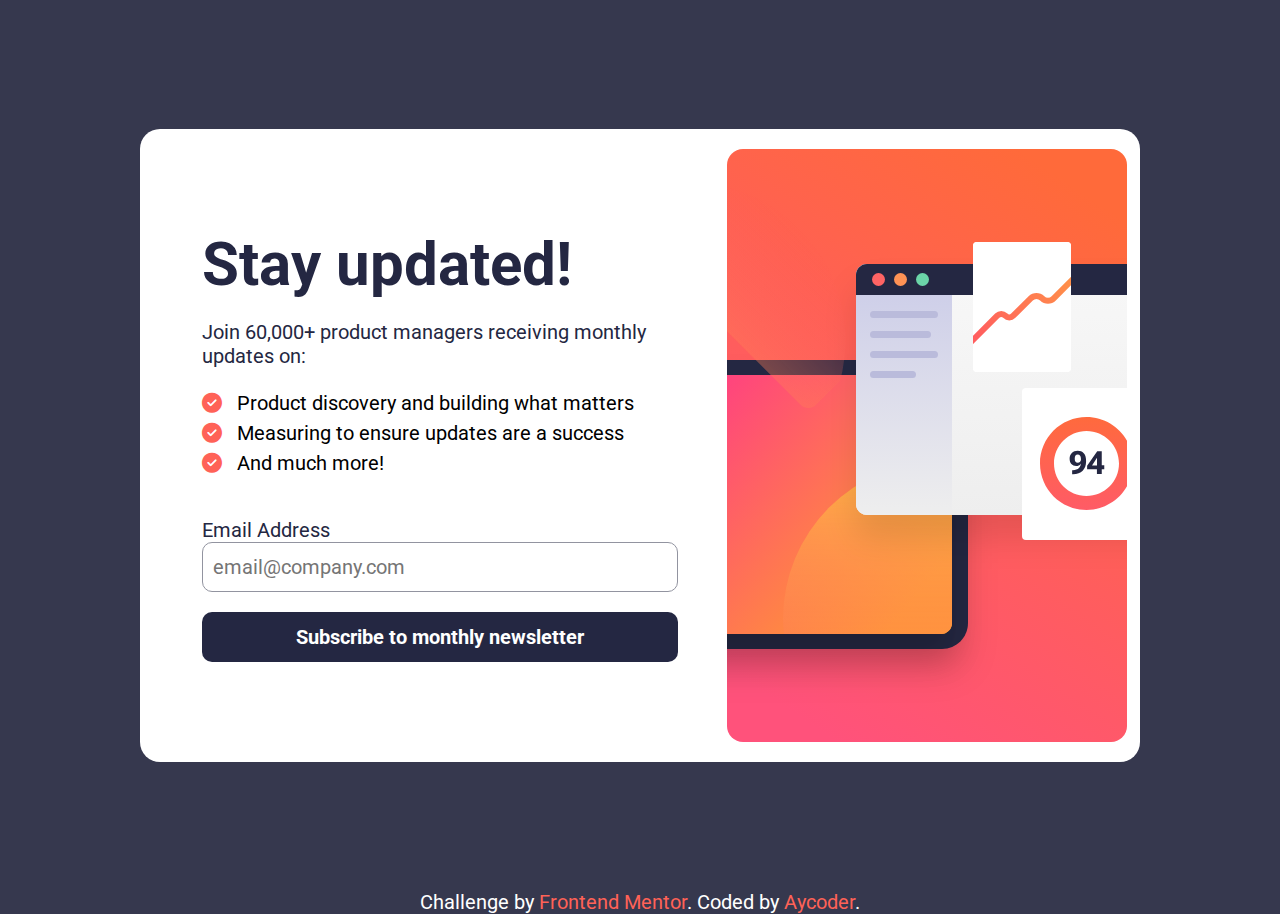
==== index.html @ 29442a5d "first upload for newsletter sign up form" ====
<!DOCTYPE html>
<html lang="en">
<head>
  <meta charset="UTF-8">
  <meta name="viewport" content="width=device-width, initial-scale=1.0"> <!-- displays site properly based on user's device -->

  <link rel="icon" type="image/png" sizes="32x32" href="./assets/images/favicon-32x32.png">

  <link rel="stylesheet" href="https://cdnjs.cloudflare.com/ajax/libs/font-awesome/6.5.0/css/all.min.css">

  <!-- custom css file link  -->
  <link rel="stylesheet" href="./css/style.css">
  
  <title>Frontend Mentor | Newsletter sign-up form with success message</title>
</head>
<body>

  <main>
    <div class="container">
      <div class="left__component">
        <h1>Stay updated!</h1>
        <p>
          Join 60,000+ product managers receiving monthly updates on:
        </p>
  
        <ul>
          <li>
              <i class="fas fa-check-circle"></i> Product discovery and building what matters
          </li>
          <li>
              <i class="fas fa-check-circle"></i> Measuring to ensure updates are a success
          </li>
          <li>
              <i class="fas fa-check-circle"></i> And much more!
          </li>
  
        </ul>
        <form action="#">
          <label for="email">Email Address</label>
          <input type="email" id="email" name="email" placeholder="email@company.com">
          <button type="submit">Subscribe to monthly newsletter</button>
        </form>
      </div>
  
      <div class="right__component">
        <svg xmlns="http://www.w3.org/2000/svg" xmlns:xlink="http://www.w3.org/1999/xlink" width="400" height="593" viewBox="0 0 400 593"><defs><linearGradient id="b" x1="72.75%" x2="27.25%" y1="0%" y2="100%"><stop offset="0%" stop-color="#FF6A3A"/><stop offset="100%" stop-color="#FF527B"/></linearGradient><linearGradient id="h" x1="22.319%" x2="99.127%" y1="28.497%" y2="70.858%"><stop offset="0%" stop-color="#FF3E83"/><stop offset="100%" stop-color="#FF9F2E"/></linearGradient><linearGradient id="k" x1="50%" x2="50%" y1="0%" y2="100%"><stop offset="0%" stop-color="#FFB443"/><stop offset="100%" stop-color="#FF5B64" stop-opacity="0"/></linearGradient><linearGradient id="o" x1="50%" x2="50%" y1="0%" y2="100%"><stop offset="0%" stop-color="#F8F8F8"/><stop offset="100%" stop-color="#EEE"/></linearGradient><linearGradient id="p" x1="50%" x2="50%" y1="0%" y2="100%"><stop offset="0%" stop-color="#CACBE8"/><stop offset="100%" stop-color="#EEE"/><stop offset="100%" stop-color="#CACBE8"/></linearGradient><linearGradient id="r" x1="97.791%" x2="7.729%" y1="26.944%" y2="71.879%"><stop offset="0%" stop-color="#FF9049"/><stop offset="100%" stop-color="#FF5E5E"/></linearGradient><linearGradient id="t" x1="50%" x2="50%" y1="0%" y2="100%"><stop offset="0%" stop-color="#FF6A3D"/><stop offset="100%" stop-color="#FF5B66"/></linearGradient><path id="e" d="M0 26C0 11.64 11.64 0 26 0h381c14.36 0 26 11.64 26 26v237c0 14.36-11.64 26-26 26H26c-14.36 0-26-11.64-26-26V26Z"/><path id="g" d="M0 11C0 4.925 4.925 0 11 0h379c6.075 0 11 4.925 11 11v237c0 6.075-4.925 11-11 11H11c-6.075 0-11-4.925-11-11V11Z"/><path id="i" d="M0 11C0 4.925 4.925 0 11 0h379c6.075 0 11 4.925 11 11v237c0 6.075-4.925 11-11 11H11c-6.075 0-11-4.925-11-11V11Z"/><path id="n" d="M0 11C0 4.925 4.925 0 11 0h411c6.075 0 11 4.925 11 11v229c0 6.075-4.925 11-11 11H11c-6.075 0-11-4.925-11-11V11Z"/><path id="q" d="M0 4a4 4 0 0 1 4-4h90a4 4 0 0 1 4 4v122a4 4 0 0 1-4 4H4a4 4 0 0 1-4-4V4Z"/><filter id="d" width="127.7%" height="141.5%" x="-13.9%" y="-12.5%" filterUnits="objectBoundingBox"><feOffset dy="24" in="SourceAlpha" result="shadowOffsetOuter1"/><feGaussianBlur in="shadowOffsetOuter1" result="shadowBlurOuter1" stdDeviation="16"/><feColorMatrix in="shadowBlurOuter1" values="0 0 0 0 0 0 0 0 0 0 0 0 0 0 0 0 0 0 0.100000001 0"/></filter><filter id="f" width="129.9%" height="146.3%" x="-15%" y="-13.9%" filterUnits="objectBoundingBox"><feOffset dy="24" in="SourceAlpha" result="shadowOffsetOuter1"/><feGaussianBlur in="shadowOffsetOuter1" result="shadowBlurOuter1" stdDeviation="16"/><feColorMatrix in="shadowBlurOuter1" values="0 0 0 0 0 0 0 0 0 0 0 0 0 0 0 0 0 0 0.100000001 0"/></filter><filter id="j" width="129.9%" height="146.3%" x="-15%" y="-13.9%" filterUnits="objectBoundingBox"><feOffset dy="24" in="SourceAlpha" result="shadowOffsetOuter1"/><feGaussianBlur in="shadowOffsetOuter1" result="shadowBlurOuter1" stdDeviation="16"/><feColorMatrix in="shadowBlurOuter1" values="0 0 0 0 0 0 0 0 0 0 0 0 0 0 0 0 0 0 0.100000001 0"/></filter><filter id="m" width="127.7%" height="147.8%" x="-13.9%" y="-14.3%" filterUnits="objectBoundingBox"><feOffset dy="24" in="SourceAlpha" result="shadowOffsetOuter1"/><feGaussianBlur in="shadowOffsetOuter1" result="shadowBlurOuter1" stdDeviation="16"/><feColorMatrix in="shadowBlurOuter1" values="0 0 0 0 0 0 0 0 0 0 0 0 0 0 0 0 0 0 0.100000001 0"/></filter><rect id="a" width="400" height="593" x="0" y="0" rx="16"/></defs><g fill="none" fill-rule="evenodd"><mask id="c" fill="#fff"><use xlink:href="#a"/></mask><rect width="400" height="593" rx="16"/><path fill="url(#b)" fill-rule="nonzero" d="M0 0h400v593H0z" mask="url(#c)"/><g mask="url(#c)"><g fill-rule="nonzero" transform="translate(-192 211)"><use xlink:href="#e" fill="#000" filter="url(#d)"/><use xlink:href="#e" fill="#242742"/></g><g transform="translate(-176 226)"><g fill-rule="nonzero"><use xlink:href="#g" fill="#000" filter="url(#f)"/><use xlink:href="#g" fill="url(#h)"/></g><mask id="l" fill="#fff"><use xlink:href="#i"/></mask><g fill-rule="nonzero"><use xlink:href="#i" fill="#000" filter="url(#j)"/><use xlink:href="#i" fill="url(#h)"/></g><circle cx="390" cy="244" r="158" fill="url(#k)" fill-rule="nonzero" mask="url(#l)"/><circle cx="136.446" cy="-34.554" r="158" fill="url(#k)" fill-rule="nonzero" mask="url(#l)" transform="rotate(-135 136.446 -34.554)"/></g><g fill-rule="nonzero" transform="translate(129 115)"><use xlink:href="#n" fill="#000" filter="url(#m)"/><use xlink:href="#n" fill="url(#o)"/><path fill="url(#p)" d="M0 11C0 4.925 4.925 0 11 0h85v251H11c-6.075 0-11-4.925-11-11V11Z"/><path fill="#BABBDB" d="M14 50.5a3.5 3.5 0 0 1 3.5-3.5h61a3.5 3.5 0 0 1 0 7h-61a3.5 3.5 0 0 1-3.5-3.5Zm0 20a3.5 3.5 0 0 1 3.5-3.5h54a3.5 3.5 0 0 1 0 7h-54a3.5 3.5 0 0 1-3.5-3.5Zm0 20a3.5 3.5 0 0 1 3.5-3.5h61a3.5 3.5 0 0 1 0 7h-61a3.5 3.5 0 0 1-3.5-3.5Zm0 20a3.5 3.5 0 0 1 3.5-3.5h39a3.5 3.5 0 1 1 0 7h-39a3.5 3.5 0 0 1-3.5-3.5Z"/><path fill="#242742" d="M0 11C0 4.925 4.925 0 11 0h411c6.075 0 11 4.925 11 11v20H0V11Z"/><g transform="translate(16 9)"><circle cx="6.5" cy="6.5" r="6.5" fill="#FF6464"/><circle cx="28.5" cy="6.5" r="6.5" fill="#FF9255"/><circle cx="50.5" cy="6.5" r="6.5" fill="#6BD4A8"/></g></g><g transform="translate(246 93)"><path fill="#FFF" fill-rule="nonzero" d="M0 4a4 4 0 0 1 4-4h90a4 4 0 0 1 4 4v122a4 4 0 0 1-4 4H4a4 4 0 0 1-4-4V4Z"/><mask id="s" fill="#fff"><use xlink:href="#q"/></mask><use xlink:href="#q" fill="#FFF" fill-rule="nonzero"/><path fill="url(#r)" fill-rule="nonzero" d="M108.12 28.878a3 3 0 0 1 .002 4.243L82.847 58.41c-4.348 4.351-11.4 4.351-15.749 0a5.132 5.132 0 0 0-7.26 0L42.406 75.853a8.668 8.668 0 0 1-12.262 0 2.668 2.668 0 0 0-3.774 0l-32.248 32.268a3 3 0 1 1-4.244-4.242l32.248-32.267a8.668 8.668 0 0 1 12.262 0 2.668 2.668 0 0 0 3.774 0L55.594 54.17c4.348-4.35 11.4-4.35 15.748 0a5.132 5.132 0 0 0 7.26 0l25.276-25.29a3 3 0 0 1 4.243-.002Z" mask="url(#s)"/><path fill="#FFF" fill-rule="nonzero" d="M49 150a4 4 0 0 1 4-4h120a4 4 0 0 1 4 4v144a4 4 0 0 1-4 4H53a4 4 0 0 1-4-4V150Z"/><path fill="url(#t)" d="M46.5 79C64.45 79 79 64.45 79 46.5S64.45 14 46.5 14 14 28.55 14 46.5 28.55 79 46.5 79Zm0 14C72.181 93 93 72.181 93 46.5S72.181 0 46.5 0 0 20.819 0 46.5 20.819 93 46.5 93Z" transform="translate(67 175)"/><path fill="#242742" fill-rule="nonzero" d="M96.61 216.72c0 2.27.589 4.067 1.766 5.39 1.177 1.313 2.78 1.969 4.812 1.969 1.886 0 3.36-.672 4.422-2.016 1.073-1.344 1.61-3.02 1.61-5.031h-1.172c0 1.146-.318 2.057-.954 2.734-.635.677-1.427 1.016-2.375 1.016-1.01 0-1.76-.339-2.25-1.016-.49-.687-.734-1.692-.734-3.015 0-1.51.245-2.594.734-3.25.5-.667 1.24-1 2.22-1 1.051 0 1.869.432 2.452 1.297.584.864.875 2.411.875 4.64l.14.625c0 3.302-.723 5.646-2.171 7.031-1.448 1.386-3.495 2.073-6.14 2.063h-.704v3.969h.813c4.25-.042 7.495-1.193 9.734-3.453 2.25-2.271 3.375-5.329 3.375-9.172v-.813c0-3.458-.776-5.958-2.328-7.5-1.552-1.552-3.557-2.328-6.016-2.328-2.468 0-4.437.714-5.906 2.14-1.469 1.428-2.203 3.334-2.203 5.72ZM123.923 232h4.828v-22.75h-4.516l-10.11 14.563v3.438h17.141v-3.891h-4.937l-.813.078h-6.5l4.828-7.562h.157v9.593l-.079.547v5.985Z"/></g></g></g></svg>
      </div>
    </div>
  </main>

  <!-- Success message start -->

  <!-- Thanks for subscribing!

  A confirmation email has been sent to ash@loremcompany.com. 
  Please open it and click the button inside to confirm your subscription.

  Dismiss message -->

  <!-- Success message end -->
  
  <div class="attribution">
    Challenge by <a href="https://www.frontendmentor.io?ref=challenge" target="_blank">Frontend Mentor</a>. 
    Coded by <a href="https://mywebportfolio-github-io.vercel.app/">Aycoder</a>.
  </div>
</body>
</html>
---- css/style.css ----
@import url(https://fonts.googleapis.com/css?family=Roboto:400,700);

:root {
    --tomato: hsl(4, 100%, 67%);
    --dark-slate-grey: hsl(234, 29%, 20%);
    --charcoal-grey: hsl(235, 18%, 26%);
    --grey: hsl(231, 7%, 60%);
    --white: hsl(0, 0%, 100%)
}


* {
    font-family: 'Roboto', sans-serif;
    box-sizing: border-box;
    margin: 0; padding: 0; outline: 0;
    text-decoration: none;
    text-transform: none;
    list-style: none;
}

html {
    font-size: 62.5%;
    overflow-x: hidden;
}

body {
    background-color: var(--charcoal-grey);
}

main {
    max-width: 100vw;
    display: flex;
    align-items: center;
    justify-content: center;
    height: calc(100vh - 10px);
}

.container {
    background-color: var(--white);
    border-radius: 2rem;
    width: 100%;
    max-width: 1000px;
    display: flex;
    flex-direction: row;
    align-items: center;
    justify-content: center;
    position: relative;
    padding: 2rem 1%;
}

.left__component {
    width: 80%;
    padding: 2rem 5%;
}

.left__component h1 {
    font-size: 6rem;
    font-weight: 700;
    color: var(--dark-slate-grey);
    margin-bottom: 2rem;
}

.left__component p {
    font-size: 2rem;
    font-weight: 400;
    color: var(--dark-slate-grey);
    margin-bottom: 2rem;
}

ul {
    font-size: 2rem;
    margin-top: 2rem;
    line-height: 3rem;
}
li i {
    color: var(--tomato);
    margin-right: 1rem;
}

form {
    margin-top: 4rem;
}

form label {
    font-size: 2rem;
    font-weight: 400;
    color: var(--dark-slate-grey);
}

form input {
    width: 100%;
    height: 5rem;
    border-radius: 1rem;
    border: 1px solid var(--grey);
    padding: 0 1rem;
    font-size: 2rem;
    font-weight: 400;
    color: var(--dark-slate-grey);
    margin-bottom: 2rem;
}

form button {
    width: 100%;
    height: 5rem;
    border-radius: 1rem;
    border: none;
    background-color: var(--dark-slate-grey);
    color: var(--white);
    font-size: 2rem;
    font-weight: 700;
    cursor: pointer;

}

.right__component {
    /* width: 20%;s */
    display: flex;
    align-items: center;
    justify-content: center;
}

.right__component img {
    width: 100%;
    height: auto;
}































@media screen and (max-width: 768px) {
    main {
        flex-direction: column;
    }

    .container {
        flex-direction: column;
    }

    .left__component {
        width: 100%;
    }

    .right__component {
        width: 100%;
    }

    .right__component img {
        width: 100%;
        height: auto;
    }
}











.attribution { 
    font-size: 2rem; 
    text-align: center; 
    color: var(--white);
}
.attribution a { 
    color: var(--tomato); 
}
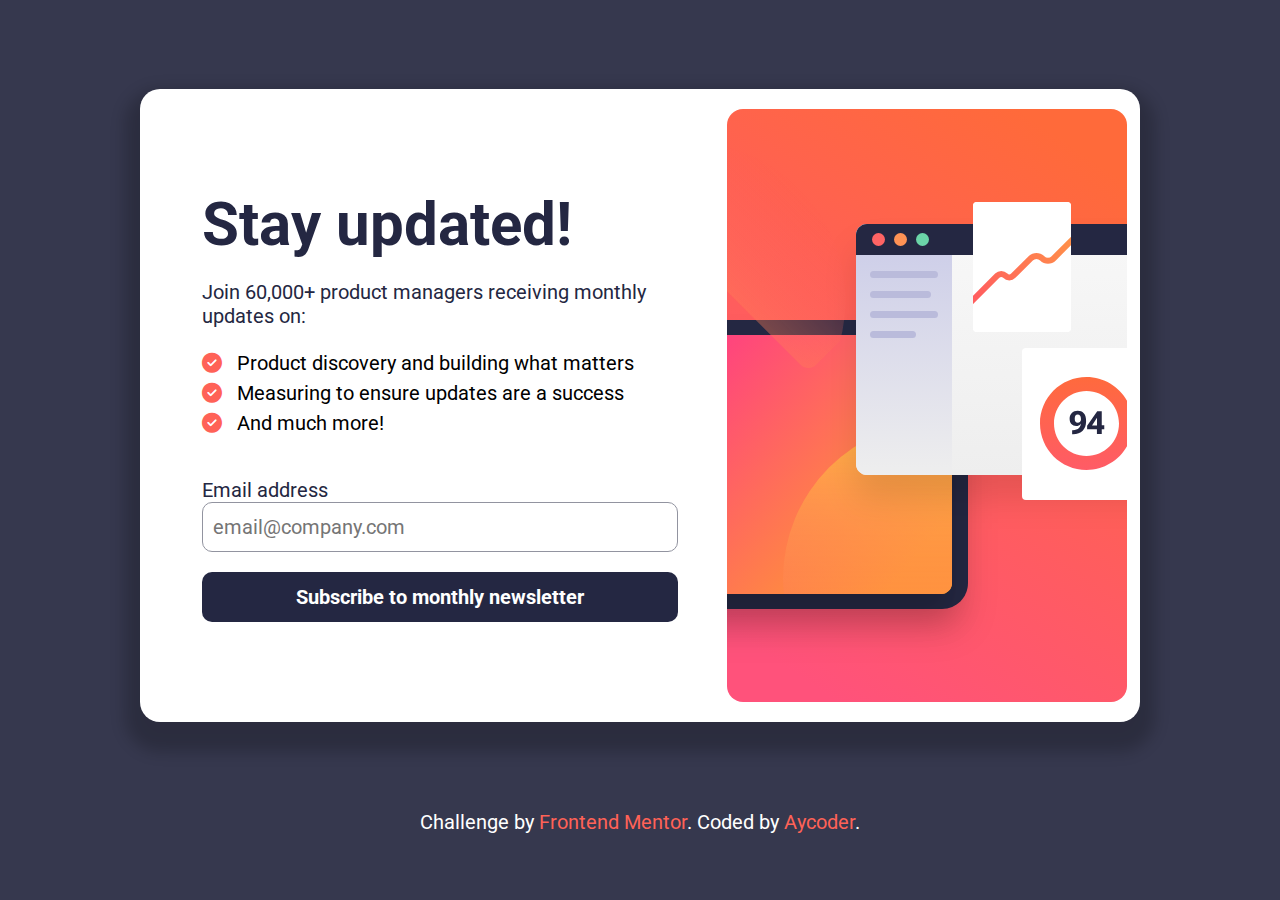
==== commit d87f9343: "sizing for small devices update" ====
--- a/index.html
+++ b/index.html
@@ -36,9 +36,10 @@
   
         </ul>
         <form action="#">
-          <label for="email">Email Address</label>
-          <input type="email" id="email" name="email" placeholder="email@company.com">
-          <button type="submit">Subscribe to monthly newsletter</button>
+          <label for="email">Email address</label>
+          <input type="email" id="email" name="email" placeholder="email@company.com" required pattern="[a-z0-9._%+-]+@[a-z0-9.-]+\.[a-z]{2,}$">
+          <div id="email-error" class="error-message">Please enter a valid email address</div>
+          <button type="submit"><a href="./success/index.html" target="_blank">Subscribe to monthly newsletter</a></button>
         </form>
       </div>
   
@@ -47,21 +48,13 @@
       </div>
     </div>
   </main>
-
-  <!-- Success message start -->
-
-  <!-- Thanks for subscribing!
-
-  A confirmation email has been sent to ash@loremcompany.com. 
-  Please open it and click the button inside to confirm your subscription.
-
-  Dismiss message -->
-
-  <!-- Success message end -->
   
   <div class="attribution">
     Challenge by <a href="https://www.frontendmentor.io?ref=challenge" target="_blank">Frontend Mentor</a>. 
     Coded by <a href="https://mywebportfolio-github-io.vercel.app/">Aycoder</a>.
   </div>
+
+
+  <script src="./js/script.js"></script>
 </body>
 </html>--- a/css/style.css
+++ b/css/style.css
@@ -5,7 +5,8 @@
     --dark-slate-grey: hsl(234, 29%, 20%);
     --charcoal-grey: hsl(235, 18%, 26%);
     --grey: hsl(231, 7%, 60%);
-    --white: hsl(0, 0%, 100%)
+    --white: hsl(0, 0%, 100%);
+    --box-shadow: 0 15px 15px 15px rgba(0, 0, 0, .2);
 }
 
 
@@ -29,10 +30,10 @@
 
 main {
     max-width: 100vw;
+    height: 90vh;
     display: flex;
     align-items: center;
     justify-content: center;
-    height: calc(100vh - 10px);
 }
 
 .container {
@@ -46,6 +47,7 @@
     justify-content: center;
     position: relative;
     padding: 2rem 1%;
+    box-shadow: var(--box-shadow);
 }
 
 .left__component {
@@ -85,6 +87,7 @@
     font-size: 2rem;
     font-weight: 400;
     color: var(--dark-slate-grey);
+    text-transform: none;
 }
 
 form input {
@@ -97,6 +100,24 @@
     font-weight: 400;
     color: var(--dark-slate-grey);
     margin-bottom: 2rem;
+    cursor: pointer;
+}
+
+.error-message {
+    position: absolute;
+    top: 100%;
+    left: 0;
+    color: red;
+    font-size: 12px;
+    display: none;
+}
+
+.error-message.active {
+    display: block;
+}
+
+input[type="email"].error-message {
+    border-color: red;
 }
 
 form button {
@@ -109,11 +130,19 @@
     font-size: 2rem;
     font-weight: 700;
     cursor: pointer;
-
+    transition: background-color .3s ease-in-out;
+}
+
+button a {
+    color: var(--white);
+}
+
+form button:hover {
+    background-color: var(--tomato);
+    box-shadow: 0 10px 15px 5px rgba(0, 0, 0, .2);
 }
 
 .right__component {
-    /* width: 20%;s */
     display: flex;
     align-items: center;
     justify-content: center;
@@ -123,75 +152,250 @@
     width: 100%;
     height: auto;
 }
-
-
-
-
-
-
-
-
-
-
-
-
-
-
-
-
-
-
-
-
-
-
-
-
-
-
-
-
-
-
-
-@media screen and (max-width: 768px) {
-    main {
-        flex-direction: column;
-    }
-
-    .container {
-        flex-direction: column;
-    }
-
-    .left__component {
-        width: 100%;
-    }
-
-    .right__component {
-        width: 100%;
-    }
-
-    .right__component img {
-        width: 100%;
-        height: auto;
-    }
-}
-
-
-
-
-
-
-
-
-
-
 
 .attribution { 
     font-size: 2rem; 
     text-align: center; 
     color: var(--white);
 }
+
 .attribution a { 
     color: var(--tomato); 
-}+}
+
+.attribution a:hover {
+    color: var(--grey);
+}
+
+
+
+
+
+
+
+
+
+
+
+
+
+
+
+
+
+
+
+
+
+
+
+
+
+
+
+
+
+
+
+@media screen and (max-width: 768px) {
+    html {
+        font-size: 55%;
+    }
+
+    main {
+        flex-direction: column;
+        max-width: 1000px;
+        padding: 1rem 1%;
+    }
+
+    .container {
+        border-radius: 2rem;
+        height: 60vh;
+        padding: 2rem 5%;
+        justify-content: center;
+        display: grid;
+        grid-template-columns: repeat(auto-fit, minmax(40%, 1fr));
+    }
+
+    .left__component {
+        width: 100%;
+    }
+
+    .right__component {
+        width: 100%;
+    }
+
+    .right__component img {
+        width: 100%;
+        height: auto;
+    }
+
+    .left__component {
+        width: 100%;
+        padding: 2rem 10%;
+    }
+    
+    .left__component h1 {
+        font-size: 3rem;
+    }
+    
+    .left__component p {
+        font-size: 2rem;
+    }
+
+    ul {
+        font-size: 1.6rem;
+        line-height: 2rem;
+}
+
+    .right__component {
+        position: relative;
+    }
+    
+    .right__component img {
+        width: 80%;
+        height: auto;
+    }
+
+    form label {
+        font-size: 1.8rem;
+    }
+    
+    form input {
+        font-size: 1.6rem;
+    }
+
+    form button {
+        font-size: 1.4rem;
+    }
+}
+
+
+
+
+
+@media screen and (max-width: 550px) {
+    
+    body {
+        overflow-x: hidden;
+        width: 100%;
+        background: transparent;
+    }
+
+    main {
+        height: 110vh;
+        width: 100%;
+        padding: 0;
+        margin: 0;
+        display: flex;
+        align-items: center;
+        justify-content: center;
+        text-align: center;
+        background-color: var(--white);
+    }
+
+    .container {
+        border-radius: 0;
+        height: 100vh;
+        max-width: 100%;
+        width: 100%;
+        padding: 2rem;
+        justify-content: center;
+        display: block;
+        box-shadow: none;
+        position: relative;
+    }
+
+    .left__component {
+        width: 100%;
+        text-align: left;
+        align-items: start;
+        margin-top: -55%;
+        position: absolute;
+        top: 0;
+        height: 50vh;
+        display: flex;
+        flex-direction: column;
+        justify-content: center;
+        background: url('../assets/images/illustration-sign-up-desktop.svg') no-repeat;
+        background-size: cover;
+        background-position: center;
+        transform: translate(-50%, -50%);
+        top: 50%; 
+        left: 50%;
+        bottom: 50%;
+        border-bottom-left-radius: 2rem;
+        border-bottom-right-radius: 2rem;
+        z-index: 1000;
+    }
+
+    svg {
+        display: none;
+    }
+    
+    
+    .left__component h1 {
+        font-size: 6rem;
+        position: absolute;
+        left: 0;
+        transform: translate(1%, -40%);
+        top: 110%;
+        padding: 2rem 5%;
+    }
+    
+    .left__component p {
+        font-size: 3rem;
+        position: absolute;
+        left: 0;
+        transform: translate(1%, -40%);
+        top: 130%;
+        padding: 2rem 5%;
+    }
+
+    ul {
+        font-size: 2.5rem;
+        line-height: 4rem;
+        position: absolute;
+        left: 0;
+        transform: translate(1%, -40%);
+        top: 148%;
+        padding: 2rem 5%;
+    }
+
+    form label {
+        font-size: 2rem;
+        position: absolute;
+        left: 0;
+        transform: translate(1%, -40%);
+        top: 175%;
+        padding: 2rem 5%;
+    }
+    
+    form input {
+        font-size: 2rem;
+        position: absolute;
+        /* left: 0; */
+        transform: translate(-10%, -50%);
+        max-width: 100vw;
+        top: 185%;
+        padding: 4rem 10%;
+    }
+
+    form button {
+        font-size: 3rem;
+        width: 100%;
+        position: absolute;
+        left: 0;
+        right: 0;
+        bottom: 0;
+        top: 195%;
+        padding: 4rem;
+    }
+
+    .attribution { 
+        color: var(--charcoal-grey);
+    }
+}
+
+
+
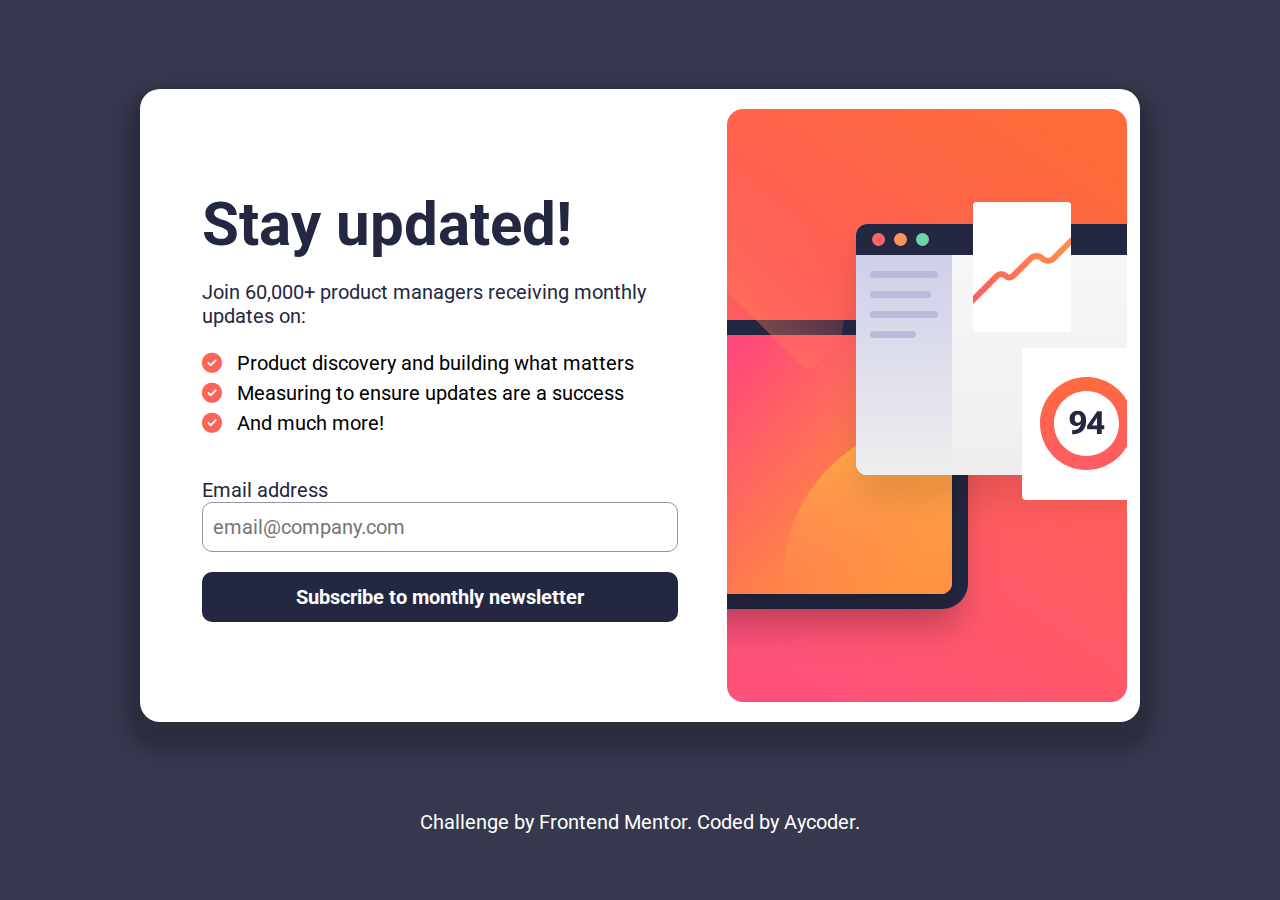
==== commit f8031222: "sizing for small devices update" ====
--- a/index.html
+++ b/index.html
@@ -39,7 +39,9 @@
           <label for="email">Email address</label>
           <input type="email" id="email" name="email" placeholder="email@company.com" required pattern="[a-z0-9._%+-]+@[a-z0-9.-]+\.[a-z]{2,}$">
           <div id="email-error" class="error-message">Please enter a valid email address</div>
-          <button type="submit"><a href="./success/index.html" target="_blank">Subscribe to monthly newsletter</a></button>
+          <button type="submit">
+            <a href="./success/index.html" target="_blank">Subscribe to monthly newsletter</a>
+          </button>
         </form>
       </div>
   
--- a/css/style.css
+++ b/css/style.css
@@ -160,7 +160,7 @@
 }
 
 .attribution a { 
-    color: var(--tomato); 
+    color: var(--white); 
 }
 
 .attribution a:hover {
